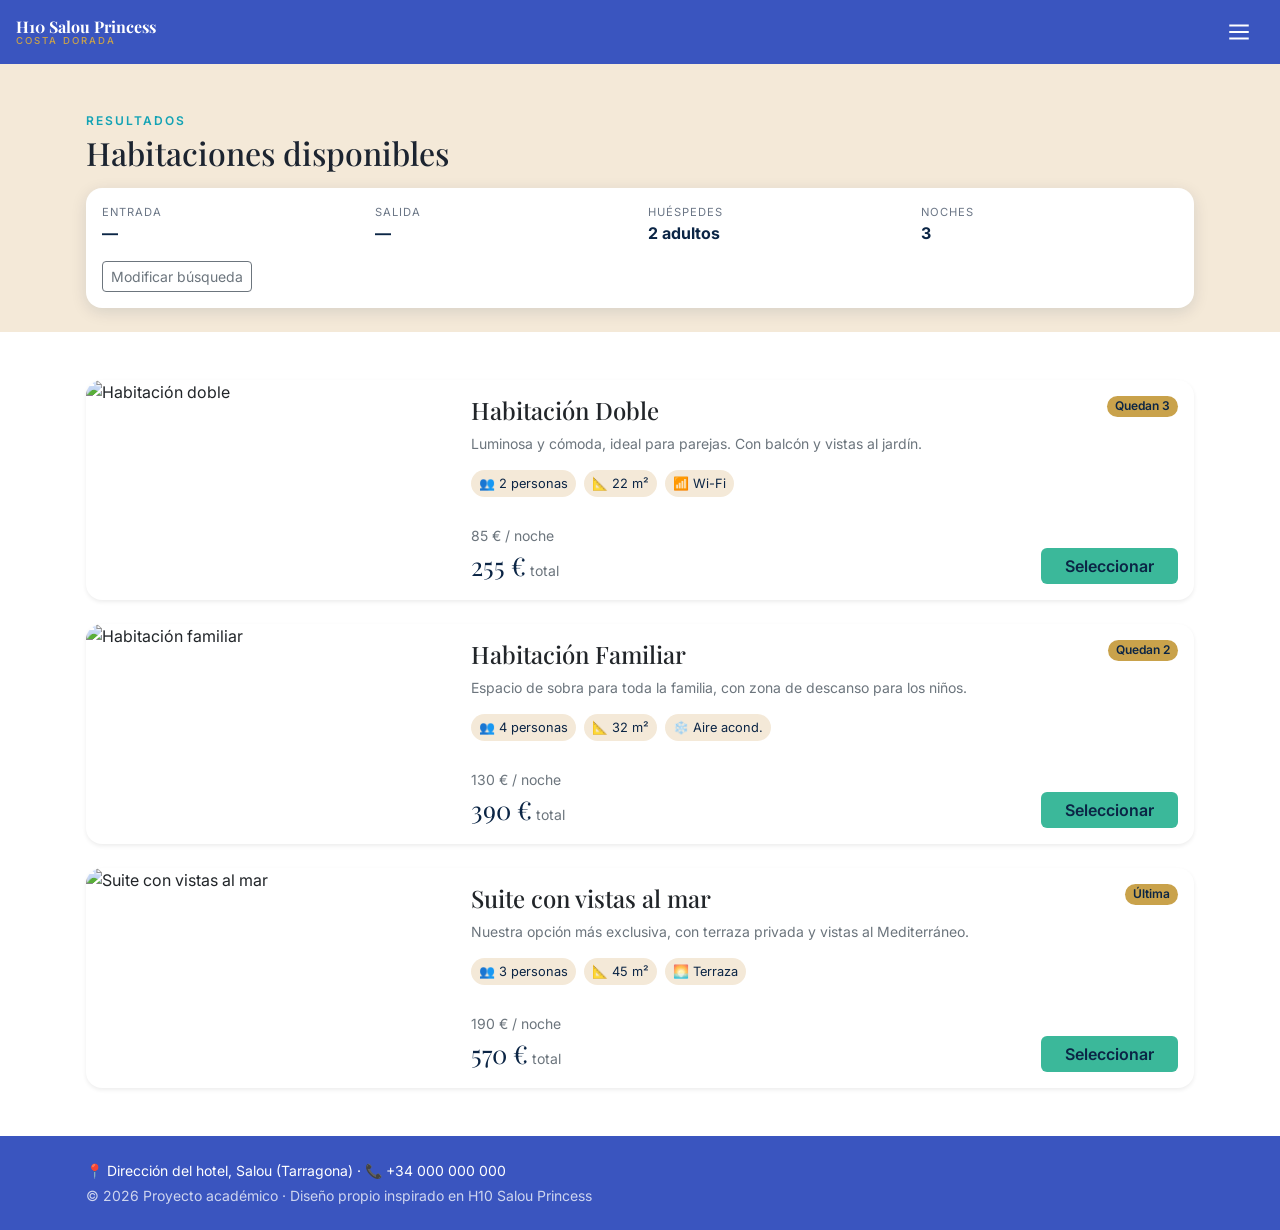
==== available-rooms.html @ 8ed51535 "Web H10 Salou Princess" ====
<!DOCTYPE html>
<html lang="es">
<head>
  <meta charset="UTF-8">
  <meta name="viewport" content="width=device-width, initial-scale=1">
  <title>H10 Salou Princess · Habitaciones disponibles</title>
  <link href="https://cdn.jsdelivr.net/npm/bootstrap@5.3.3/dist/css/bootstrap.min.css" rel="stylesheet">
  <link href="https://fonts.googleapis.com/css2?family=Playfair+Display:wght@500;700&family=Inter:wght@400;500;600&display=swap" rel="stylesheet">
  <link rel="stylesheet" href="available-rooms.css">
</head>
<body>

  <!-- Navbar con menú desplegable (Collapse) -->
  <header class="position-relative">
    <nav class="navbar navbar-h10 px-3">
      <a class="logo" href="index.html">H10 Salou Princess<small>COSTA DORADA</small></a>
      <button class="navbar-toggler border-0 shadow-none" type="button" data-bs-toggle="collapse" data-bs-target="#menu" aria-controls="menu" aria-expanded="false" aria-label="Abrir menú">
        <svg width="26" height="26" viewBox="0 0 24 24" stroke="#fff" stroke-width="2" fill="none"><path d="M3 6h18M3 12h18M3 18h18"/></svg>
      </button>
    </nav>
    <div id="menu" class="collapse menu-panel rounded-1 p-3">
      <button class="btn-close btn-close-white float-end shadow-none" data-bs-toggle="collapse" data-bs-target="#menu" aria-label="Cerrar menú"></button>
      <ul class="list-unstyled mb-0 pt-2">
        <li class="py-1"><a href="index.html" class="menu-main">Volver Inicio</a></li>
      </ul>
    </div>
  </header>

  <main>
    <!-- Cabecera con el resumen de la búsqueda -->
    <section class="page-head pt-5 pb-4">
      <div class="container px-3">
        <p class="eyebrow mb-1">Resultados</p>
        <h1 class="h2 mb-3">Habitaciones disponibles</h1>
        <div class="summary p-3">
          <div class="row g-3 align-items-center">
            <div class="col-6 col-md-3"><small>Entrada</small><strong id="res-entrada">—</strong></div>
            <div class="col-6 col-md-3"><small>Salida</small><strong id="res-salida">—</strong></div>
            <div class="col-6 col-md-3"><small>Huéspedes</small><strong id="res-huespedes">2 adultos</strong></div>
            <div class="col-6 col-md-3"><small>Noches</small><strong id="res-noches">3</strong></div>
          </div>
          <a href="index.html#buscador" class="btn btn-outline-secondary btn-sm mt-3">Modificar búsqueda</a>
        </div>
      </div>
    </section>

    <!-- Resultados simulados: 1 columna en móvil, tarjeta horizontal desde md -->
    <section class="container px-3 py-5">
      <div class="d-flex flex-column gap-4">

        <article class="card border-0 shadow-sm rounded-4 overflow-hidden">
          <div class="row g-0">
            <div class="col-12 col-md-4">
              <img src="https://pro-static.h10hotels.com/gallery/T2D3/01_HSPDoubleRoom1.jpg" class="room-img w-100 object-fit-cover d-block" alt="Habitación doble">
            </div>
            <div class="col-12 col-md-8">
              <div class="card-body d-flex flex-column h-100">
                <div class="d-flex justify-content-between align-items-start">
                  <h2 class="h4">Habitación Doble</h2>
                  <span class="badge badge-left rounded-pill">Quedan 3</span>
                </div>
                <p class="text-secondary small">Luminosa y cómoda, ideal para parejas. Con balcón y vistas al jardín.</p>
                <div class="d-flex flex-wrap gap-2 mb-3">
                  <span class="feature px-2 py-1">👥 2 personas</span>
                  <span class="feature px-2 py-1">📐 22 m²</span>
                  <span class="feature px-2 py-1">📶 Wi-Fi</span>
                </div>
                <div class="d-flex justify-content-between align-items-end mt-auto">
                  <div>
                    <small class="text-secondary d-block">85 € / noche</small>
                    <span class="price" data-night="85">255 €</span>
                    <small class="text-secondary">total</small>
                  </div>
                  <a href="complete-reservation.html?habitacion=doble" class="btn btn-h10 px-4">Seleccionar</a>
                </div>
              </div>
            </div>
          </div>
        </article>

        <article class="card border-0 shadow-sm rounded-4 overflow-hidden">
          <div class="row g-0">
            <div class="col-12 col-md-4">
              <img src="https://pro-static.h10hotels.com/gallery/T2D3/06_HSPFamilyRoom1.jpg" class="room-img w-100 object-fit-cover d-block" alt="Habitación familiar">
            </div>
            <div class="col-12 col-md-8">
              <div class="card-body d-flex flex-column h-100">
                <div class="d-flex justify-content-between align-items-start">
                  <h2 class="h4">Habitación Familiar</h2>
                  <span class="badge badge-left rounded-pill">Quedan 2</span>
                </div>
                <p class="text-secondary small">Espacio de sobra para toda la familia, con zona de descanso para los niños.</p>
                <div class="d-flex flex-wrap gap-2 mb-3">
                  <span class="feature px-2 py-1">👥 4 personas</span>
                  <span class="feature px-2 py-1">📐 32 m²</span>
                  <span class="feature px-2 py-1">❄️ Aire acond.</span>
                </div>
                <div class="d-flex justify-content-between align-items-end mt-auto">
                  <div>
                    <small class="text-secondary d-block">130 € / noche</small>
                    <span class="price" data-night="130">390 €</span>
                    <small class="text-secondary">total</small>
                  </div>
                  <a href="complete-reservation.html?habitacion=familiar" class="btn btn-h10 px-4">Seleccionar</a>
                </div>
              </div>
            </div>
          </div>
        </article>

        <article class="card border-0 shadow-sm rounded-4 overflow-hidden">
          <div class="row g-0">
            <div class="col-12 col-md-4">
              <img src="https://pro-static.h10hotels.com/gallery/T2D3/12_HSPDoubleSuperiorRoomTwinBed1.jpg" class="room-img w-100 object-fit-cover d-block" alt="Suite con vistas al mar">
            </div>
            <div class="col-12 col-md-8">
              <div class="card-body d-flex flex-column h-100">
                <div class="d-flex justify-content-between align-items-start">
                  <h2 class="h4">Suite con vistas al mar</h2>
                  <span class="badge badge-left rounded-pill">Última</span>
                </div>
                <p class="text-secondary small">Nuestra opción más exclusiva, con terraza privada y vistas al Mediterráneo.</p>
                <div class="d-flex flex-wrap gap-2 mb-3">
                  <span class="feature px-2 py-1">👥 3 personas</span>
                  <span class="feature px-2 py-1">📐 45 m²</span>
                  <span class="feature px-2 py-1">🌅 Terraza</span>
                </div>
                <div class="d-flex justify-content-between align-items-end mt-auto">
                  <div>
                    <small class="text-secondary d-block">190 € / noche</small>
                    <span class="price" data-night="190">570 €</span>
                    <small class="text-secondary">total</small>
                  </div>
                  <a href="complete-reservation.html?habitacion=suite" class="btn btn-h10 px-4">Seleccionar</a>
                </div>
              </div>
            </div>
          </div>
        </article>

      </div>
    </section>
  </main>

  <!-- Footer -->
  <footer class="footer-h10 py-4">
    <div class="container px-3 small">
      <p class="mb-1">📍 Dirección del hotel, Salou (Tarragona) · 📞 +34 000 000 000</p>
      <p class="mb-0 opacity-75">© 2026 Proyecto académico · Diseño propio inspirado en H10 Salou Princess</p>
    </div>
  </footer>

  <script src="https://cdn.jsdelivr.net/npm/bootstrap@5.3.3/dist/js/bootstrap.bundle.min.js"></script>
  <script>
    // Lee entrada, salida y huespedes de la URL (si no hay, usa valores de ejemplo)
    const params = new URLSearchParams(location.search);
    const entrada = params.get('entrada');
    const salida = params.get('salida');

    /** @param {string} iso fecha aaaa-mm-dd @returns {string} fecha dd/mm/aaaa */
    const formatear = (iso) => iso.split('-').reverse().join('/');

    // Noches = diferencia de días (mínimo 1; 3 por defecto)
    let noches = 3;
    if (entrada && salida) {
      const dias = Math.round((new Date(salida) - new Date(entrada)) / 86400000);
      if (dias > 0) noches = dias;
      document.getElementById('res-entrada').textContent = formatear(entrada);
      document.getElementById('res-salida').textContent = formatear(salida);
    }
    if (params.get('huespedes')) document.getElementById('res-huespedes').textContent = params.get('huespedes');
    document.getElementById('res-noches').textContent = noches;

    // Recalcula el precio total de cada habitación (precio/noche x noches)
    document.querySelectorAll('.price[data-night]').forEach((el) => {
      el.textContent = (Number(el.dataset.night) * noches) + ' €';
    });
  </script>
</body>
</html>
---- available-rooms.css ----
/* ===== Tokens (los mismos que index y rooms) ===== */
:root {
    --h10-blue: #3A55BF;
    --h10-green: #3BB89A;
    --h10-gold: #C9A24B;
    --h10-navy: #0B2545;
    --h10-sand: #F4E9D8;
    --h10-menu: #135F70;
    --font-title: 'Playfair Display', Georgia, serif;
    --font-body: 'Inter', Arial, sans-serif;
}

body {
    font-family: var(--font-body);
    color: #1C2430;
}

h1,
h2,
h3,
.logo {
    font-family: var(--font-title);
}

h1,
h2,
h3 {
    color: var(--h10-navy);
}

.eyebrow {
    font-size: .75rem;
    letter-spacing: 2px;
    text-transform: uppercase;
    font-weight: 600;
    color: #13A3B5;
}

/* Navbar */
.navbar-h10 {
    background: var(--h10-blue);
    height: 64px;
}

.logo {
    font-weight: 700;
    line-height: 1.1;
    color: #fff;
    text-decoration: none;
}

.logo small {
    display: block;
    font: 500 .6rem var(--font-body);
    letter-spacing: 2px;
    color: var(--h10-gold);
}

.menu-panel {
    position: absolute;
    top: 12px;
    right: 12px;
    z-index: 1030;
    width: 190px;
    background: var(--h10-menu);
}

.menu-panel a {
    color: #fff;
    text-decoration: none;
}

/* Cabecera y resumen de búsqueda */
.page-head {
    background: var(--h10-sand);
}

.summary {
    background: #fff;
    border-radius: 16px;
    box-shadow: 0 4px 16px rgba(11, 37, 69, .12);
}

.summary small {
    display: block;
    font-size: .7rem;
    letter-spacing: 1px;
    text-transform: uppercase;
    color: #6B7686;
}

.summary strong {
    color: var(--h10-navy);
}

/* Tarjetas de habitación disponible */
.room-img {
    height: 190px;
}

.feature {
    font-size: .8rem;
    background: var(--h10-sand);
    color: var(--h10-navy);
    border-radius: 20px;
}

.price {
    font-family: var(--font-title);
    font-size: 1.6rem;
    color: var(--h10-navy);
}

.badge-left {
    background: var(--h10-gold);
    color: var(--h10-navy);
    font-weight: 600;
}

.btn-h10 {
    background: var(--h10-green);
    color: var(--h10-navy);
    font-weight: 600;
    border: 0;
}

.btn-h10:hover {
    background: #31a085;
    color: var(--h10-navy);
}

@media (min-width: 768px) {
    .room-img {
        height: 100%;
        min-height: 220px;
    }
}

/* imagen a la izquierda desde md */

/* Footer */
.footer-h10 {
    background: var(--h10-blue);
    color: #fff;
}
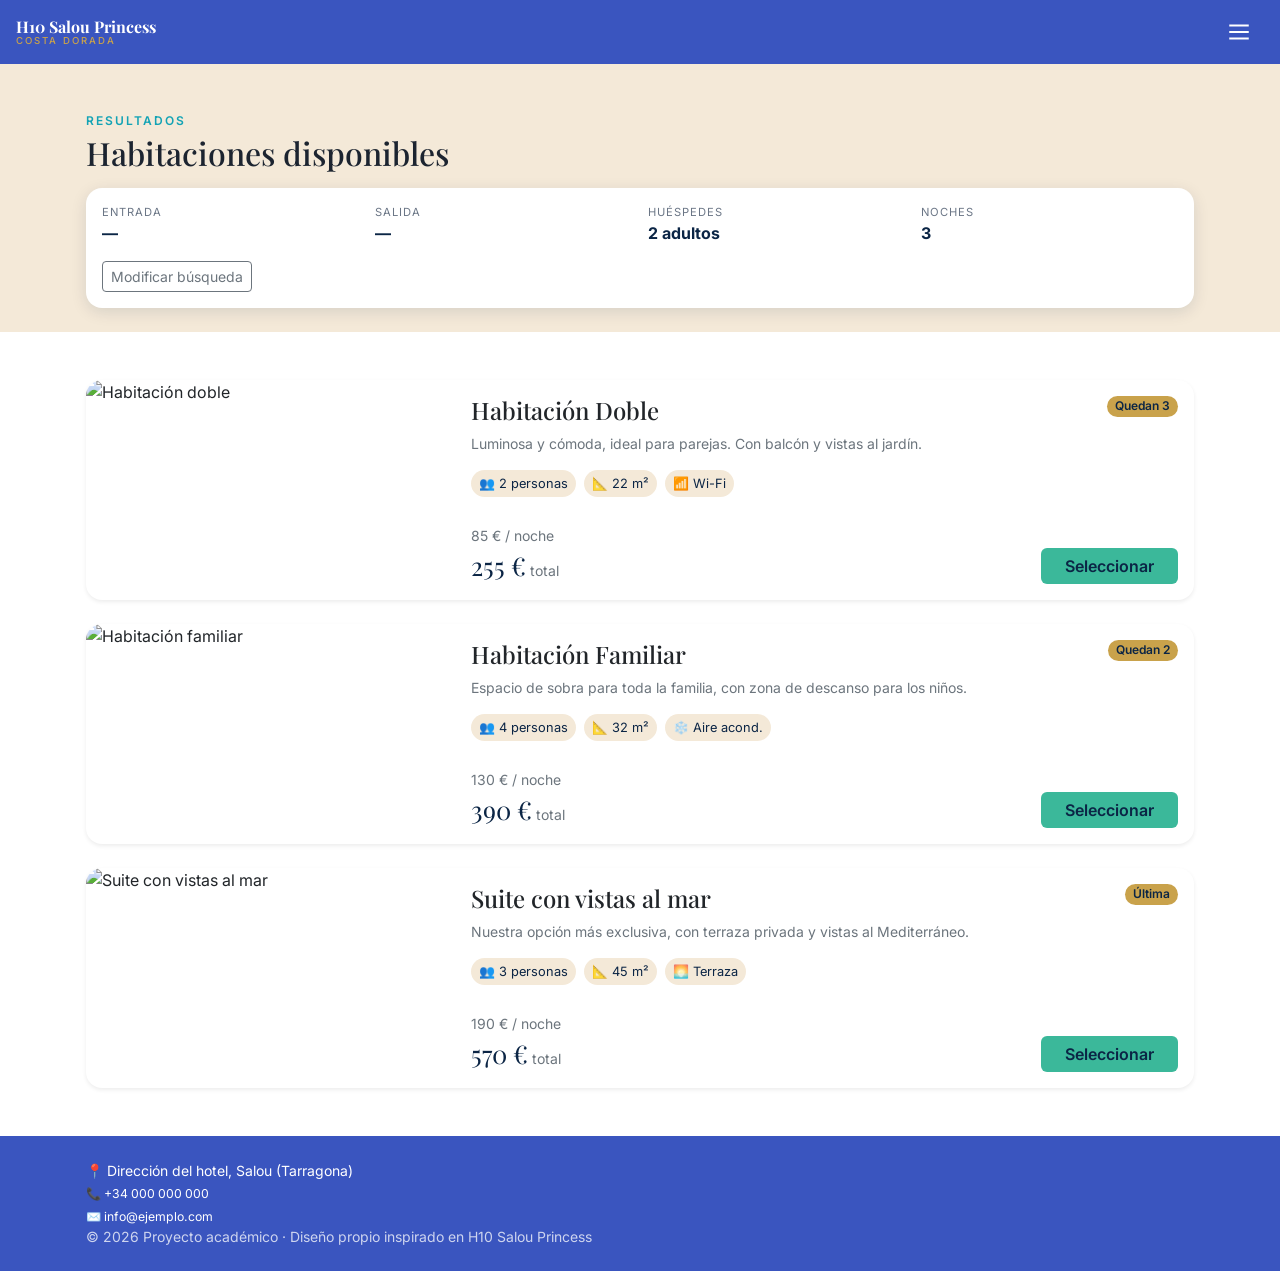
==== commit 4eb954f6: "Web H10 Salou Princess" ====
--- a/available-rooms.html
+++ b/available-rooms.html
@@ -145,7 +145,9 @@
   <!-- Footer -->
   <footer class="footer-h10 py-4">
     <div class="container px-3 small">
-      <p class="mb-1">📍 Dirección del hotel, Salou (Tarragona) · 📞 +34 000 000 000</p>
+      <p class="mb-1">📍 Dirección del hotel, Salou (Tarragona)</p>
+      <p class="mb-1 small">📞 +34 000 000 000</p>
+      <p class="mb-0 small">✉️ info@ejemplo.com</p>
       <p class="mb-0 opacity-75">© 2026 Proyecto académico · Diseño propio inspirado en H10 Salou Princess</p>
     </div>
   </footer>
